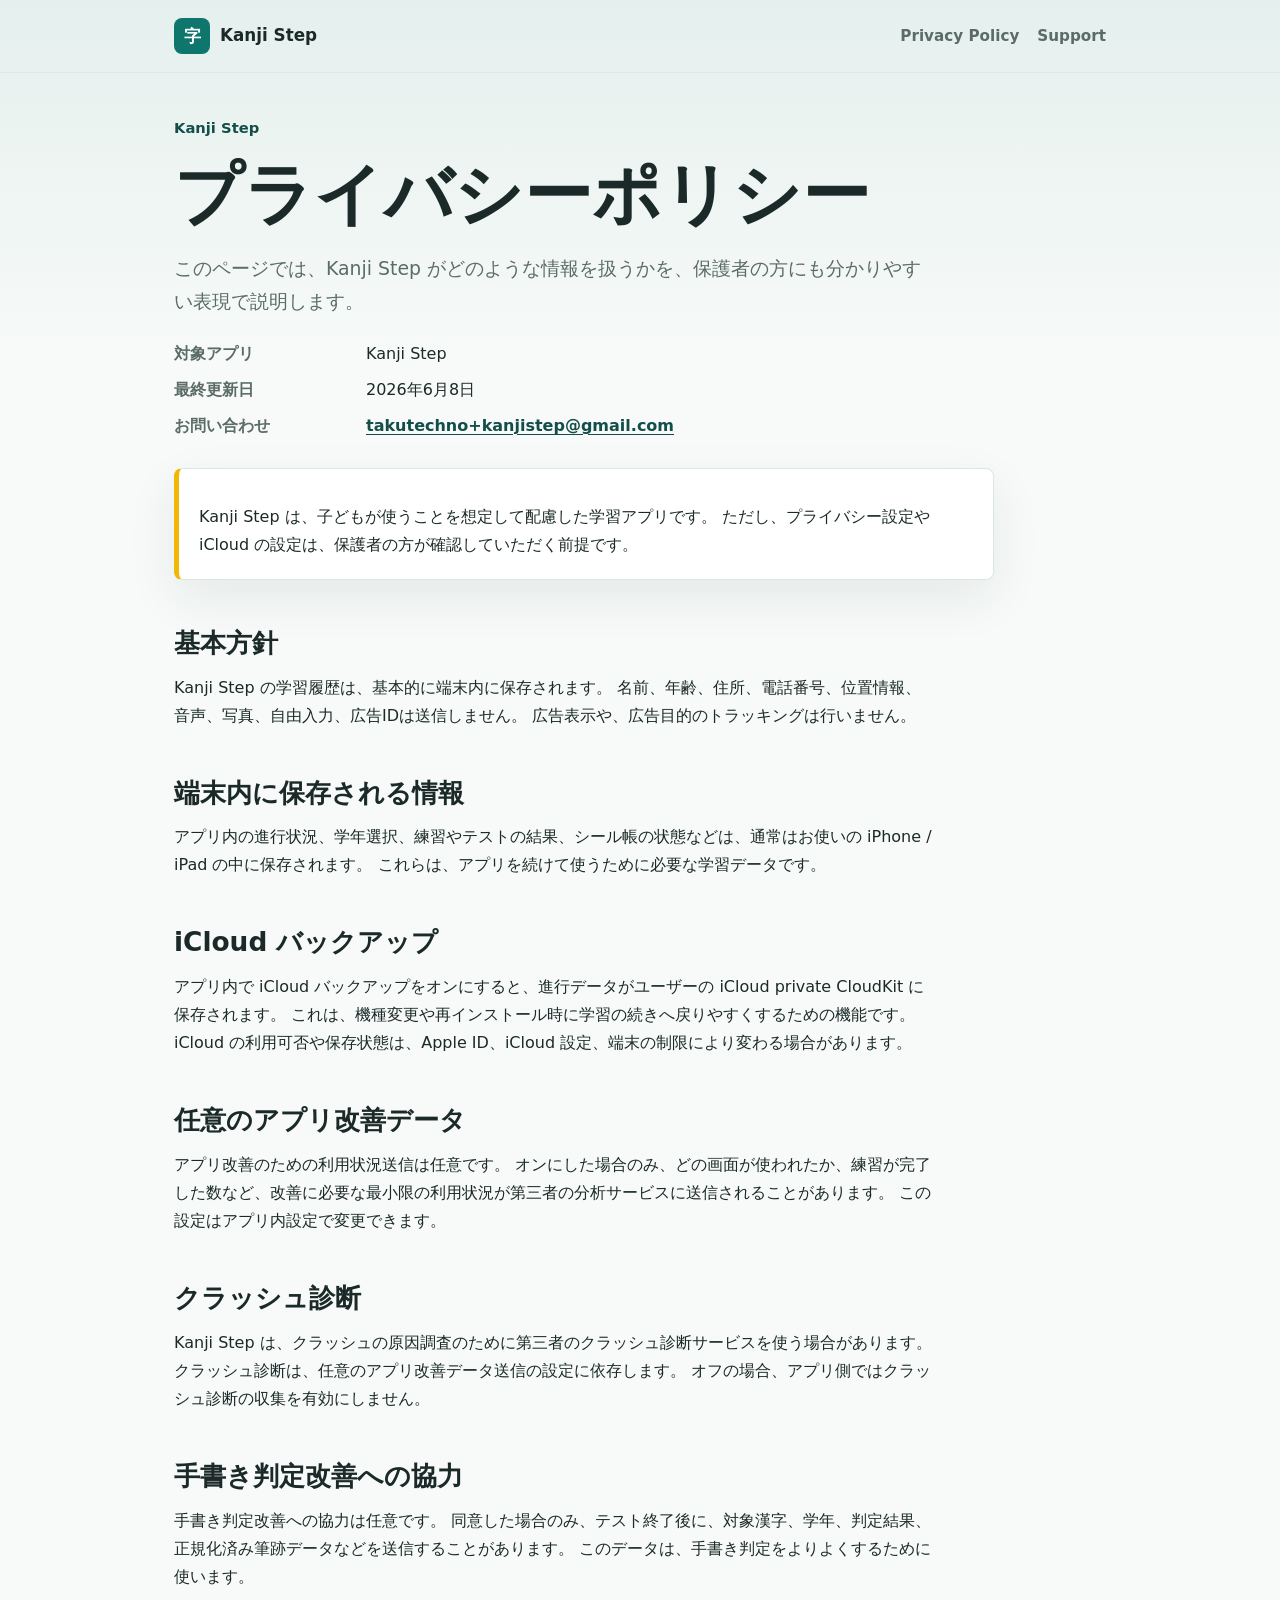
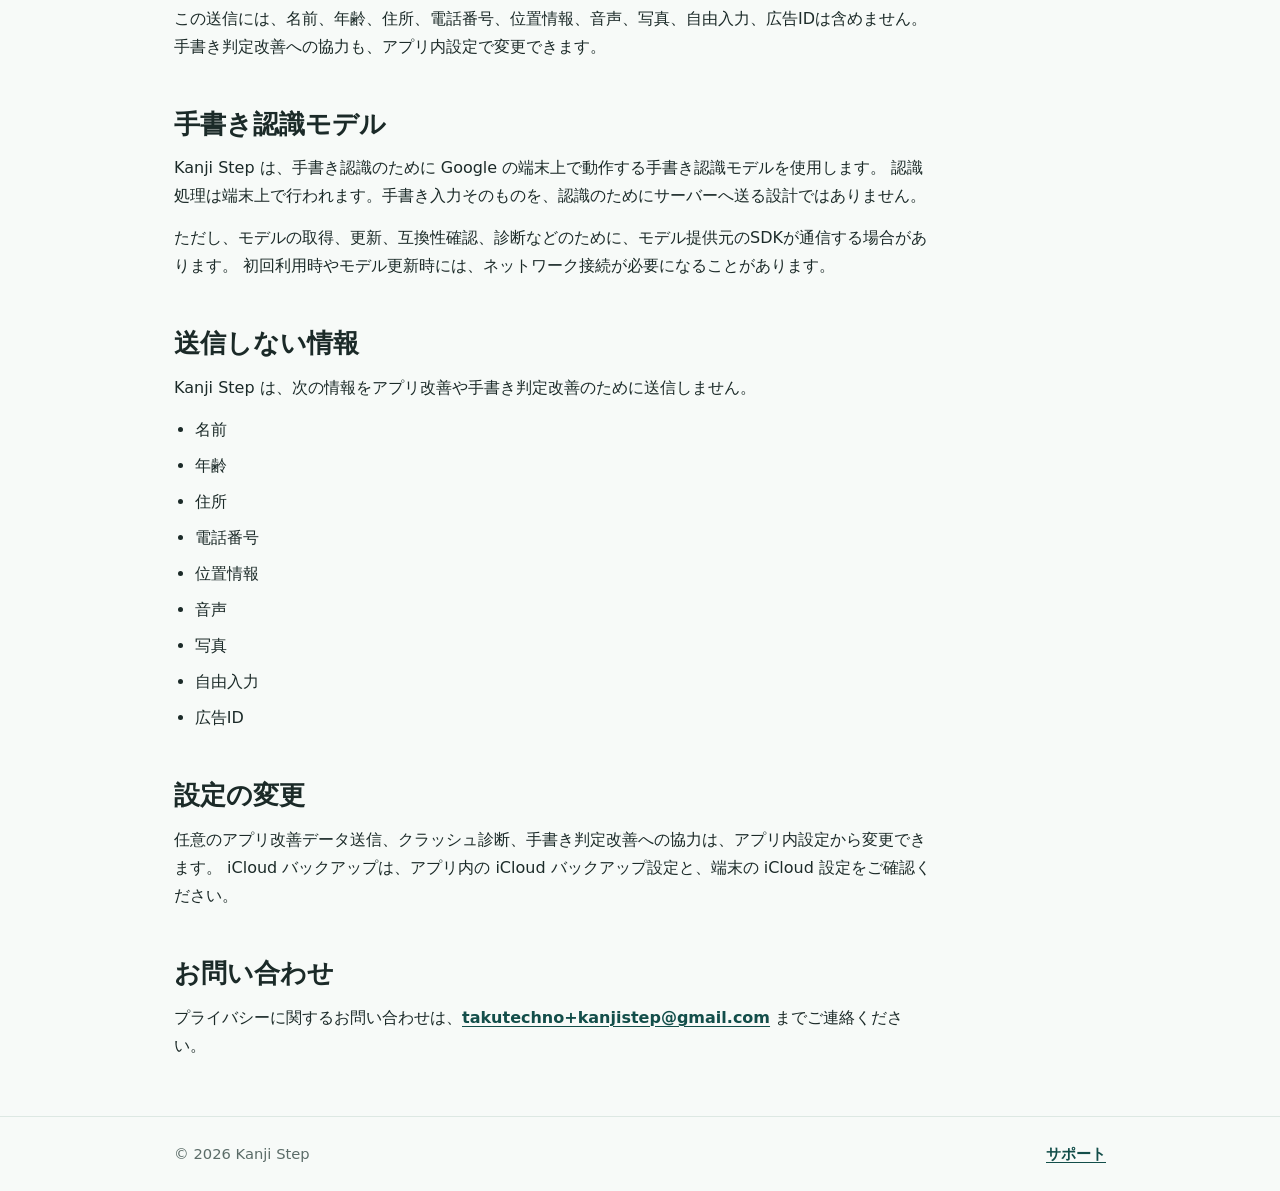
==== apps/kanji-step/privacy/index.html @ b07ad015 "Create public app support site" ====
<!doctype html>
<html lang="ja">
  <head>
    <meta charset="utf-8">
    <meta name="viewport" content="width=device-width, initial-scale=1">
    <title>プライバシーポリシー | Kanji Step</title>
    <meta name="description" content="Kanji Step のプライバシーポリシーです。">
    <link rel="canonical" href="https://takutechno.github.io/apps/kanji-step/privacy/">
    <link rel="stylesheet" href="../../../assets/styles.css">
  </head>
  <body>
    <header class="site-header">
      <nav class="nav" aria-label="主要ナビゲーション">
        <a class="brand" href="../" aria-label="Kanji Step ホーム">
          <span class="brand-mark" aria-hidden="true">字</span>
          <span>Kanji Step</span>
        </a>
        <div class="nav-links">
          <a href="./">Privacy Policy</a>
          <a href="../support/">Support</a>
        </div>
      </nav>
    </header>

    <main class="content">
      <article class="content-main">
        <p class="eyebrow">Kanji Step</p>
        <h1>プライバシーポリシー</h1>
        <p class="lead">
          このページでは、Kanji Step がどのような情報を扱うかを、保護者の方にも分かりやすい表現で説明します。
        </p>

        <dl class="meta-list">
          <dt>対象アプリ</dt>
          <dd>Kanji Step</dd>
          <dt>最終更新日</dt>
          <dd>2026年6月8日</dd>
          <dt>お問い合わせ</dt>
          <dd><a href="mailto:takutechno+kanjistep@gmail.com">takutechno+kanjistep@gmail.com</a></dd>
        </dl>

        <div class="notice">
          <p>
            Kanji Step は、子どもが使うことを想定して配慮した学習アプリです。
            ただし、プライバシー設定や iCloud の設定は、保護者の方が確認していただく前提です。
          </p>
        </div>

        <h2>基本方針</h2>
        <p>
          Kanji Step の学習履歴は、基本的に端末内に保存されます。
          名前、年齢、住所、電話番号、位置情報、音声、写真、自由入力、広告IDは送信しません。
          広告表示や、広告目的のトラッキングは行いません。
        </p>

        <h2>端末内に保存される情報</h2>
        <p>
          アプリ内の進行状況、学年選択、練習やテストの結果、シール帳の状態などは、通常はお使いの iPhone / iPad の中に保存されます。
          これらは、アプリを続けて使うために必要な学習データです。
        </p>

        <h2>iCloud バックアップ</h2>
        <p>
          アプリ内で iCloud バックアップをオンにすると、進行データがユーザーの iCloud private CloudKit に保存されます。
          これは、機種変更や再インストール時に学習の続きへ戻りやすくするための機能です。
          iCloud の利用可否や保存状態は、Apple ID、iCloud 設定、端末の制限により変わる場合があります。
        </p>

        <h2>任意のアプリ改善データ</h2>
        <p>
          アプリ改善のための利用状況送信は任意です。
          オンにした場合のみ、どの画面が使われたか、練習が完了した数など、改善に必要な最小限の利用状況が第三者の分析サービスに送信されることがあります。
          この設定はアプリ内設定で変更できます。
        </p>

        <h2>クラッシュ診断</h2>
        <p>
          Kanji Step は、クラッシュの原因調査のために第三者のクラッシュ診断サービスを使う場合があります。
          クラッシュ診断は、任意のアプリ改善データ送信の設定に依存します。
          オフの場合、アプリ側ではクラッシュ診断の収集を有効にしません。
        </p>

        <h2>手書き判定改善への協力</h2>
        <p>
          手書き判定改善への協力は任意です。
          同意した場合のみ、テスト終了後に、対象漢字、学年、判定結果、正規化済み筆跡データなどを送信することがあります。
          このデータは、手書き判定をよりよくするために使います。
        </p>
        <p>
          この送信には、名前、年齢、住所、電話番号、位置情報、音声、写真、自由入力、広告IDは含めません。
          手書き判定改善への協力も、アプリ内設定で変更できます。
        </p>

        <h2>手書き認識モデル</h2>
        <p>
          Kanji Step は、手書き認識のために Google の端末上で動作する手書き認識モデルを使用します。
          認識処理は端末上で行われます。手書き入力そのものを、認識のためにサーバーへ送る設計ではありません。
        </p>
        <p>
          ただし、モデルの取得、更新、互換性確認、診断などのために、モデル提供元のSDKが通信する場合があります。
          初回利用時やモデル更新時には、ネットワーク接続が必要になることがあります。
        </p>

        <h2>送信しない情報</h2>
        <p>Kanji Step は、次の情報をアプリ改善や手書き判定改善のために送信しません。</p>
        <ul>
          <li>名前</li>
          <li>年齢</li>
          <li>住所</li>
          <li>電話番号</li>
          <li>位置情報</li>
          <li>音声</li>
          <li>写真</li>
          <li>自由入力</li>
          <li>広告ID</li>
        </ul>

        <h2>設定の変更</h2>
        <p>
          任意のアプリ改善データ送信、クラッシュ診断、手書き判定改善への協力は、アプリ内設定から変更できます。
          iCloud バックアップは、アプリ内の iCloud バックアップ設定と、端末の iCloud 設定をご確認ください。
        </p>

        <h2>お問い合わせ</h2>
        <p>
          プライバシーに関するお問い合わせは、<a href="mailto:takutechno+kanjistep@gmail.com">takutechno+kanjistep@gmail.com</a> までご連絡ください。
        </p>
      </article>
    </main>

    <footer class="site-footer">
      <div class="footer-inner">
        <span>&copy; 2026 Kanji Step</span>
        <a href="../support/">サポート</a>
      </div>
    </footer>
  </body>
</html>
---- assets/styles.css ----
:root {
  color-scheme: light;
  --bg: #f7faf8;
  --surface: #ffffff;
  --text: #1b2a28;
  --muted: #5b6c68;
  --line: #dbe7e2;
  --brand: #0f766e;
  --brand-dark: #134e4a;
  --accent: #f2b705;
  --shadow: 0 18px 50px rgba(27, 42, 40, 0.08);
}

* {
  box-sizing: border-box;
}

html {
  background: var(--bg);
  font-family:
    system-ui,
    -apple-system,
    BlinkMacSystemFont,
    "Hiragino Sans",
    "Yu Gothic",
    sans-serif;
  line-height: 1.75;
}

body {
  margin: 0;
  color: var(--text);
  background:
    linear-gradient(180deg, rgba(15, 118, 110, 0.08), rgba(247, 250, 248, 0) 360px),
    var(--bg);
}

a {
  color: var(--brand-dark);
  font-weight: 700;
  text-decoration-thickness: 0.08em;
  text-underline-offset: 0.18em;
}

a:hover {
  color: var(--brand);
}

.site-header {
  border-bottom: 1px solid rgba(219, 231, 226, 0.8);
}

.nav {
  display: flex;
  align-items: center;
  justify-content: space-between;
  gap: 20px;
  max-width: 980px;
  margin: 0 auto;
  padding: 18px 24px;
}

.brand {
  display: inline-flex;
  align-items: center;
  gap: 10px;
  color: var(--text);
  font-size: 1.05rem;
  font-weight: 800;
  text-decoration: none;
}

.brand-mark {
  display: grid;
  place-items: center;
  width: 36px;
  height: 36px;
  border-radius: 8px;
  color: #ffffff;
  background: var(--brand);
  font-weight: 900;
  line-height: 1;
}

.nav-links {
  display: flex;
  flex-wrap: wrap;
  justify-content: flex-end;
  gap: 14px 18px;
}

.nav-links a {
  color: var(--muted);
  font-size: 0.95rem;
  font-weight: 700;
  text-decoration: none;
}

.nav-links a:hover {
  color: var(--brand-dark);
}

.hero,
.content {
  max-width: 980px;
  margin: 0 auto;
  padding: 56px 24px;
}

.hero {
  display: grid;
  gap: 28px;
  min-height: 58vh;
  align-content: center;
}

.eyebrow {
  margin: 0 0 10px;
  color: var(--brand-dark);
  font-size: 0.92rem;
  font-weight: 800;
}

h1,
h2,
h3 {
  margin: 0;
  color: var(--text);
  line-height: 1.28;
}

h1 {
  max-width: 760px;
  font-size: 4.25rem;
  letter-spacing: 0;
}

h2 {
  margin-top: 42px;
  padding-top: 4px;
  font-size: 1.65rem;
}

h3 {
  margin-top: 28px;
  font-size: 1.12rem;
}

p {
  max-width: 760px;
  margin: 14px 0 0;
}

.lead {
  color: var(--muted);
  font-size: 1.18rem;
}

.actions {
  display: flex;
  flex-wrap: wrap;
  gap: 12px;
  margin-top: 14px;
}

.button {
  display: inline-flex;
  align-items: center;
  justify-content: center;
  min-height: 48px;
  padding: 12px 18px;
  border: 1px solid var(--brand);
  border-radius: 8px;
  color: #ffffff;
  background: var(--brand);
  font-weight: 800;
  text-decoration: none;
}

.button.secondary {
  color: var(--brand-dark);
  background: transparent;
}

.summary-grid {
  display: grid;
  grid-template-columns: repeat(3, minmax(0, 1fr));
  gap: 16px;
  margin-top: 26px;
}

.summary-card,
.notice,
.faq-item {
  border: 1px solid var(--line);
  border-radius: 8px;
  background: var(--surface);
  box-shadow: var(--shadow);
}

.summary-card {
  padding: 20px;
}

.summary-card strong {
  display: block;
  margin-bottom: 6px;
  color: var(--brand-dark);
  font-size: 1.02rem;
}

.notice {
  margin: 28px 0;
  padding: 20px;
  border-left: 5px solid var(--accent);
}

.content {
  padding-top: 42px;
}

.content-main {
  max-width: 820px;
}

ul {
  max-width: 780px;
  margin: 14px 0 0;
  padding-left: 1.3em;
}

li + li {
  margin-top: 8px;
}

.meta-list {
  display: grid;
  grid-template-columns: 11em 1fr;
  gap: 8px 16px;
  max-width: 780px;
  margin: 22px 0 0;
}

.meta-list dt {
  color: var(--muted);
  font-weight: 800;
}

.meta-list dd {
  margin: 0;
}

.faq-list {
  display: grid;
  gap: 14px;
  margin-top: 20px;
}

.faq-item {
  padding: 20px;
}

.faq-item h3 {
  margin-top: 0;
}

.site-footer {
  border-top: 1px solid rgba(219, 231, 226, 0.9);
}

.footer-inner {
  display: flex;
  flex-wrap: wrap;
  justify-content: space-between;
  gap: 12px;
  max-width: 980px;
  margin: 0 auto;
  padding: 24px;
  color: var(--muted);
  font-size: 0.92rem;
}

@media (max-width: 720px) {
  .nav {
    align-items: flex-start;
    flex-direction: column;
  }

  .nav-links {
    justify-content: flex-start;
  }

  .hero,
  .content {
    padding: 38px 18px;
  }

  .hero {
    min-height: auto;
  }

  h1 {
    font-size: 2.1rem;
  }

  .summary-grid {
    grid-template-columns: 1fr;
  }

  .meta-list {
    grid-template-columns: 1fr;
    gap: 2px;
  }

  .footer-inner {
    padding: 22px 18px;
  }
}

@media (max-width: 420px) {
  h1 {
    font-size: 1.95rem;
  }
}
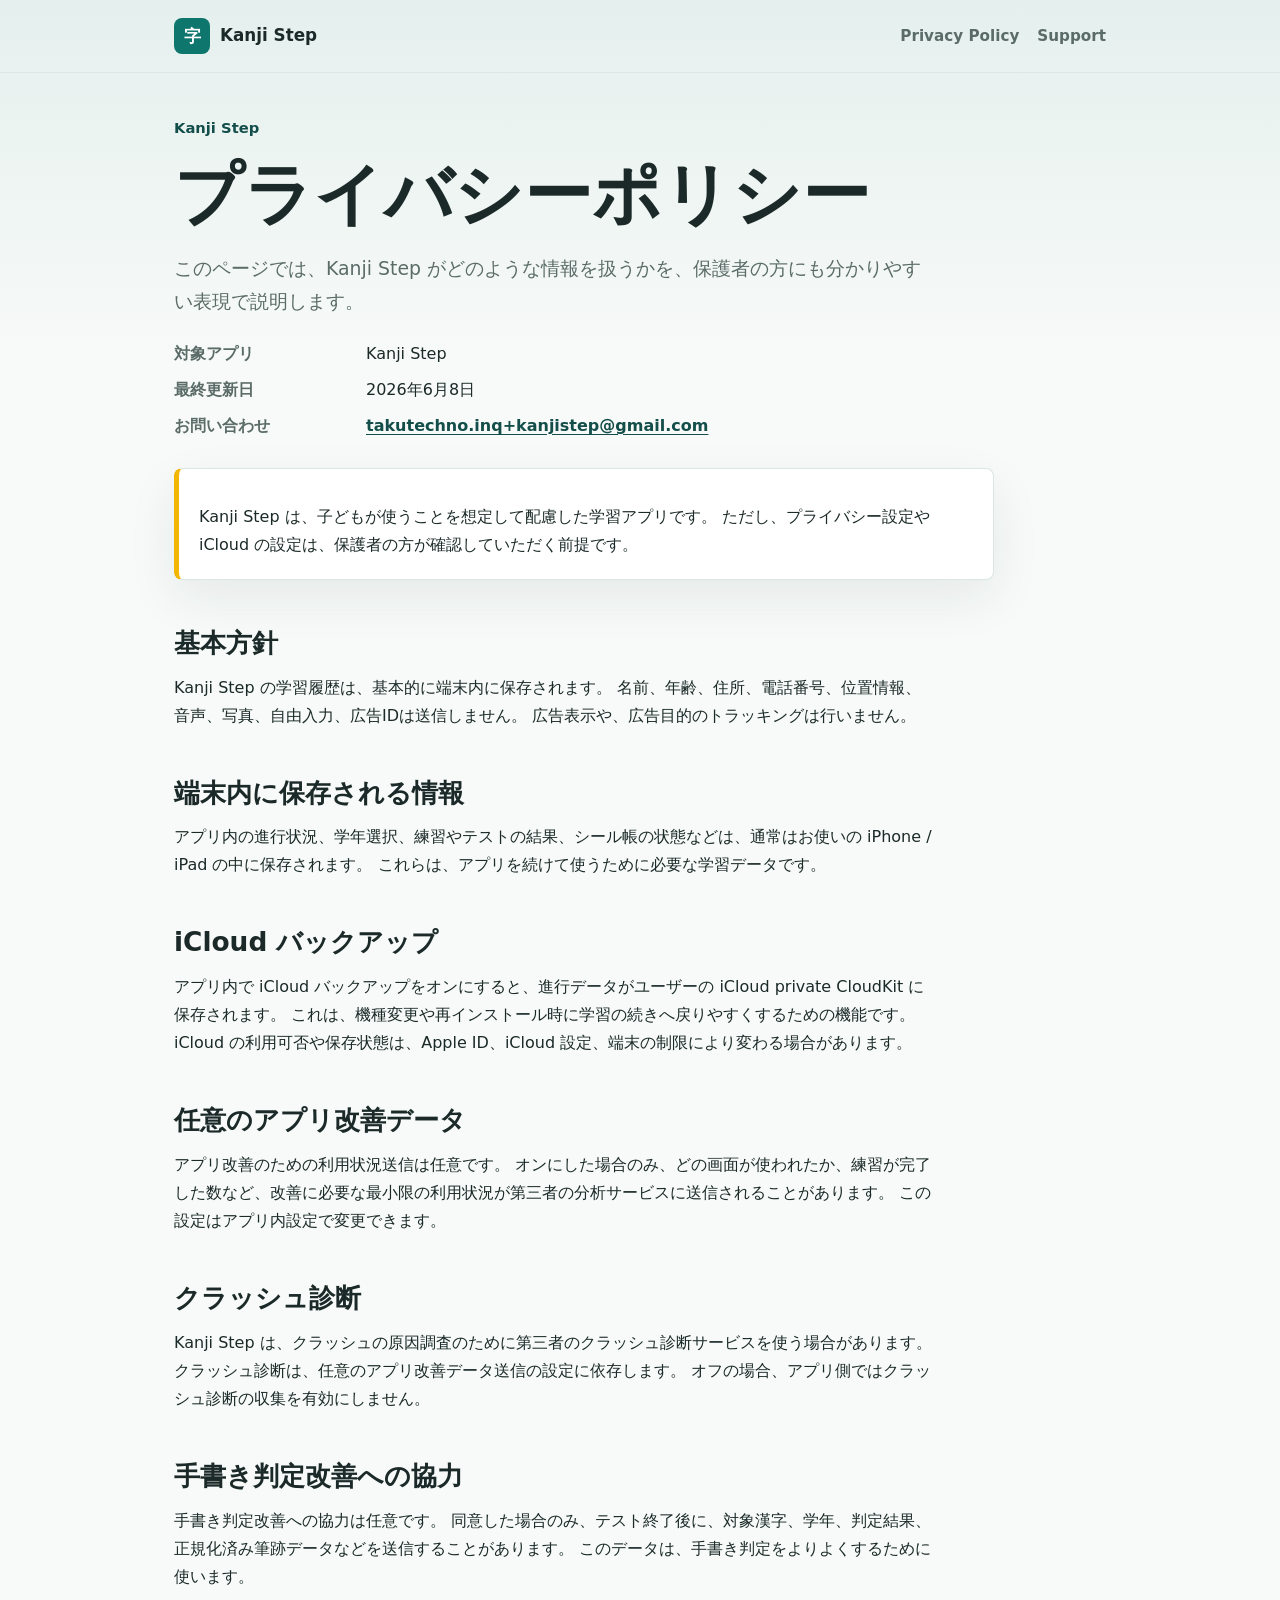
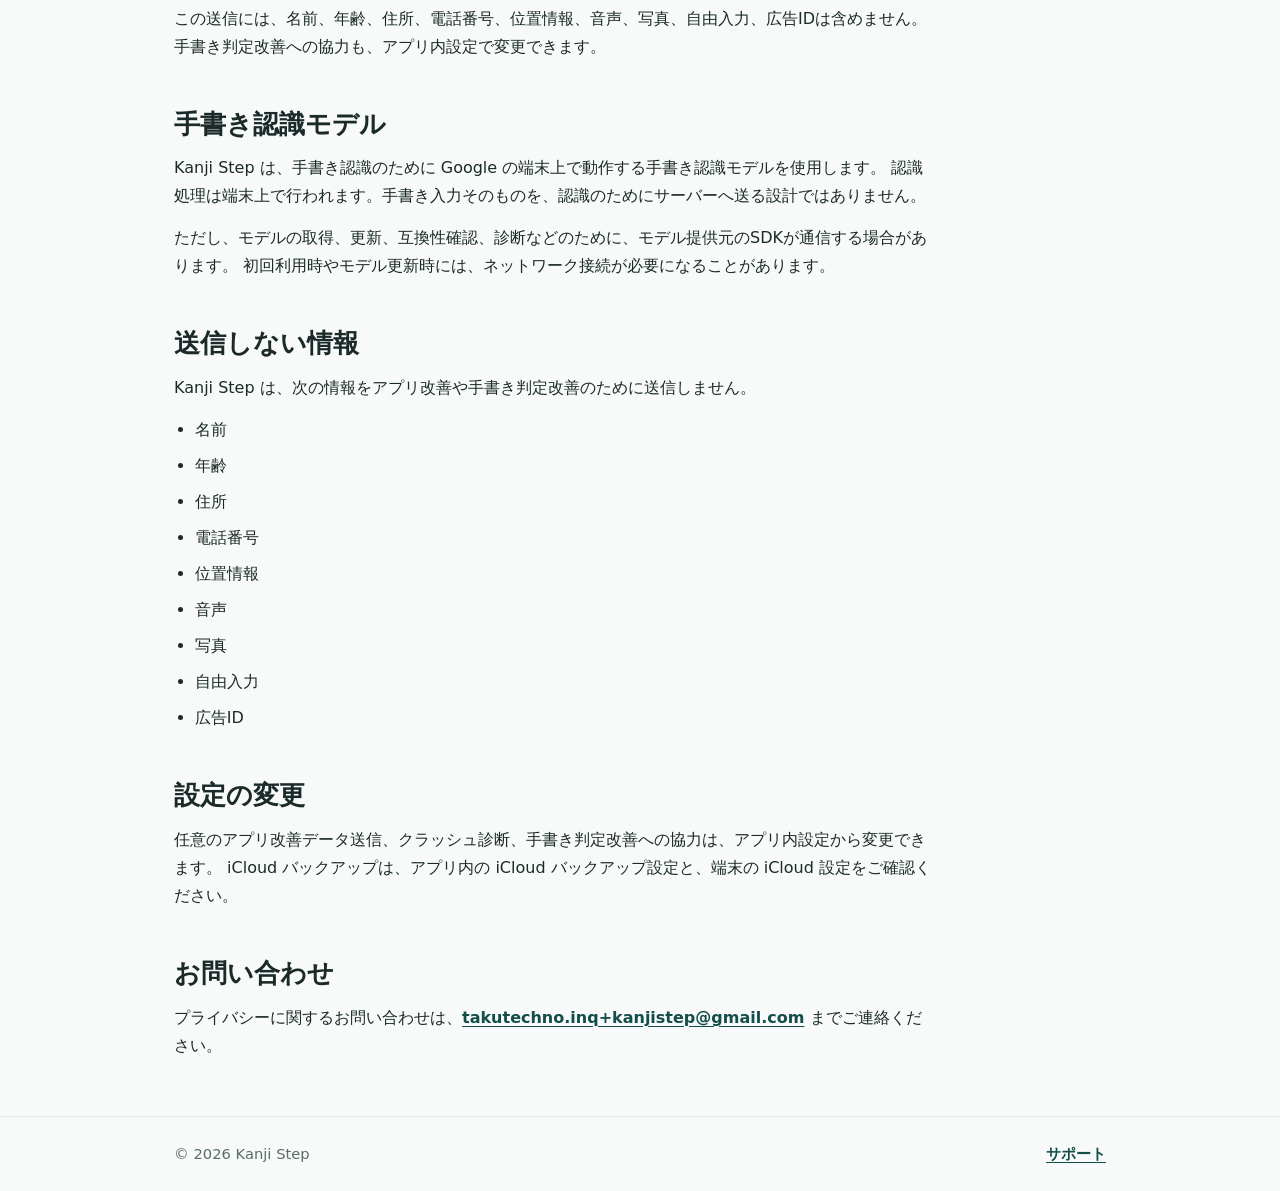
==== commit 7ca9d0aa: "Update Kanji Step support email" ====
--- a/apps/kanji-step/privacy/index.html
+++ b/apps/kanji-step/privacy/index.html
@@ -36,7 +36,7 @@
           <dt>最終更新日</dt>
           <dd>2026年6月8日</dd>
           <dt>お問い合わせ</dt>
-          <dd><a href="mailto:takutechno+kanjistep@gmail.com">takutechno+kanjistep@gmail.com</a></dd>
+          <dd><a href="mailto:takutechno.inq+kanjistep@gmail.com">takutechno.inq+kanjistep@gmail.com</a></dd>
         </dl>
 
         <div class="notice">
@@ -123,7 +123,7 @@
 
         <h2>お問い合わせ</h2>
         <p>
-          プライバシーに関するお問い合わせは、<a href="mailto:takutechno+kanjistep@gmail.com">takutechno+kanjistep@gmail.com</a> までご連絡ください。
+          プライバシーに関するお問い合わせは、<a href="mailto:takutechno.inq+kanjistep@gmail.com">takutechno.inq+kanjistep@gmail.com</a> までご連絡ください。
         </p>
       </article>
     </main>
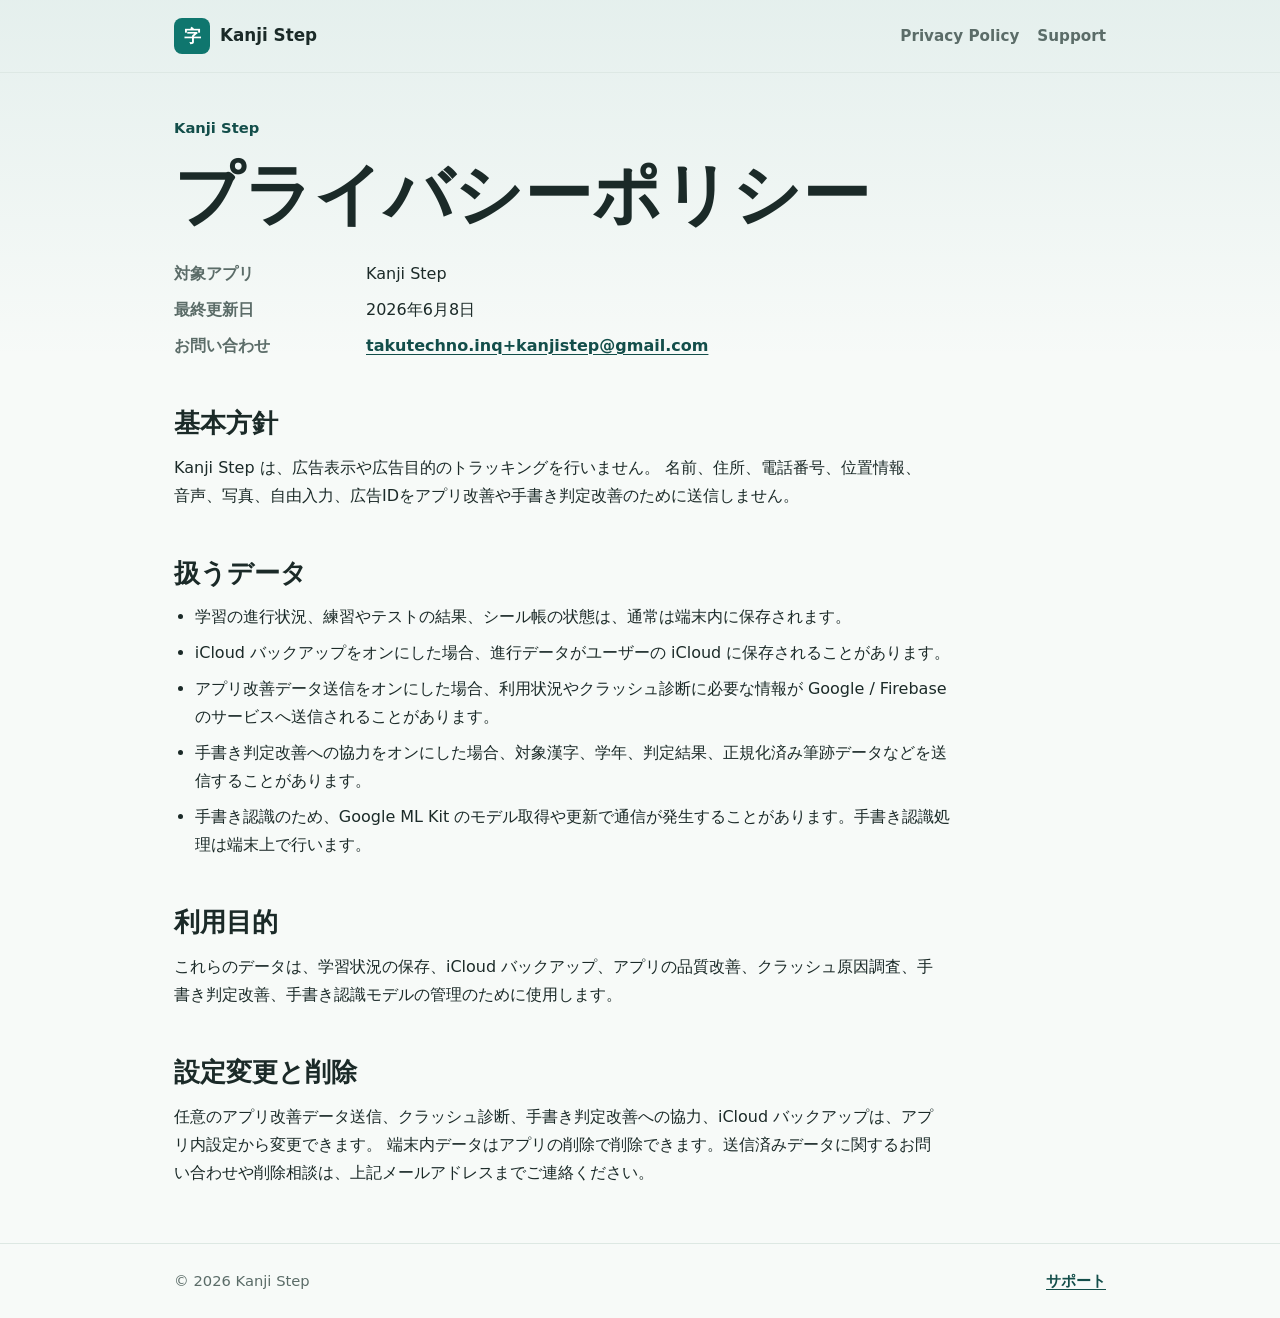
==== commit 2cc360bc: "Simplify Kanji Step public pages" ====
--- a/apps/kanji-step/privacy/index.html
+++ b/apps/kanji-step/privacy/index.html
@@ -26,9 +26,6 @@
       <article class="content-main">
         <p class="eyebrow">Kanji Step</p>
         <h1>プライバシーポリシー</h1>
-        <p class="lead">
-          このページでは、Kanji Step がどのような情報を扱うかを、保護者の方にも分かりやすい表現で説明します。
-        </p>
 
         <dl class="meta-list">
           <dt>対象アプリ</dt>
@@ -39,91 +36,30 @@
           <dd><a href="mailto:takutechno.inq+kanjistep@gmail.com">takutechno.inq+kanjistep@gmail.com</a></dd>
         </dl>
 
-        <div class="notice">
-          <p>
-            Kanji Step は、子どもが使うことを想定して配慮した学習アプリです。
-            ただし、プライバシー設定や iCloud の設定は、保護者の方が確認していただく前提です。
-          </p>
-        </div>
-
         <h2>基本方針</h2>
         <p>
-          Kanji Step の学習履歴は、基本的に端末内に保存されます。
-          名前、年齢、住所、電話番号、位置情報、音声、写真、自由入力、広告IDは送信しません。
-          広告表示や、広告目的のトラッキングは行いません。
+          Kanji Step は、広告表示や広告目的のトラッキングを行いません。
+          名前、住所、電話番号、位置情報、音声、写真、自由入力、広告IDをアプリ改善や手書き判定改善のために送信しません。
         </p>
 
-        <h2>端末内に保存される情報</h2>
+        <h2>扱うデータ</h2>
+        <ul>
+          <li>学習の進行状況、練習やテストの結果、シール帳の状態は、通常は端末内に保存されます。</li>
+          <li>iCloud バックアップをオンにした場合、進行データがユーザーの iCloud に保存されることがあります。</li>
+          <li>アプリ改善データ送信をオンにした場合、利用状況やクラッシュ診断に必要な情報が Google / Firebase のサービスへ送信されることがあります。</li>
+          <li>手書き判定改善への協力をオンにした場合、対象漢字、学年、判定結果、正規化済み筆跡データなどを送信することがあります。</li>
+          <li>手書き認識のため、Google ML Kit のモデル取得や更新で通信が発生することがあります。手書き認識処理は端末上で行います。</li>
+        </ul>
+
+        <h2>利用目的</h2>
         <p>
-          アプリ内の進行状況、学年選択、練習やテストの結果、シール帳の状態などは、通常はお使いの iPhone / iPad の中に保存されます。
-          これらは、アプリを続けて使うために必要な学習データです。
+          これらのデータは、学習状況の保存、iCloud バックアップ、アプリの品質改善、クラッシュ原因調査、手書き判定改善、手書き認識モデルの管理のために使用します。
         </p>
 
-        <h2>iCloud バックアップ</h2>
+        <h2>設定変更と削除</h2>
         <p>
-          アプリ内で iCloud バックアップをオンにすると、進行データがユーザーの iCloud private CloudKit に保存されます。
-          これは、機種変更や再インストール時に学習の続きへ戻りやすくするための機能です。
-          iCloud の利用可否や保存状態は、Apple ID、iCloud 設定、端末の制限により変わる場合があります。
-        </p>
-
-        <h2>任意のアプリ改善データ</h2>
-        <p>
-          アプリ改善のための利用状況送信は任意です。
-          オンにした場合のみ、どの画面が使われたか、練習が完了した数など、改善に必要な最小限の利用状況が第三者の分析サービスに送信されることがあります。
-          この設定はアプリ内設定で変更できます。
-        </p>
-
-        <h2>クラッシュ診断</h2>
-        <p>
-          Kanji Step は、クラッシュの原因調査のために第三者のクラッシュ診断サービスを使う場合があります。
-          クラッシュ診断は、任意のアプリ改善データ送信の設定に依存します。
-          オフの場合、アプリ側ではクラッシュ診断の収集を有効にしません。
-        </p>
-
-        <h2>手書き判定改善への協力</h2>
-        <p>
-          手書き判定改善への協力は任意です。
-          同意した場合のみ、テスト終了後に、対象漢字、学年、判定結果、正規化済み筆跡データなどを送信することがあります。
-          このデータは、手書き判定をよりよくするために使います。
-        </p>
-        <p>
-          この送信には、名前、年齢、住所、電話番号、位置情報、音声、写真、自由入力、広告IDは含めません。
-          手書き判定改善への協力も、アプリ内設定で変更できます。
-        </p>
-
-        <h2>手書き認識モデル</h2>
-        <p>
-          Kanji Step は、手書き認識のために Google の端末上で動作する手書き認識モデルを使用します。
-          認識処理は端末上で行われます。手書き入力そのものを、認識のためにサーバーへ送る設計ではありません。
-        </p>
-        <p>
-          ただし、モデルの取得、更新、互換性確認、診断などのために、モデル提供元のSDKが通信する場合があります。
-          初回利用時やモデル更新時には、ネットワーク接続が必要になることがあります。
-        </p>
-
-        <h2>送信しない情報</h2>
-        <p>Kanji Step は、次の情報をアプリ改善や手書き判定改善のために送信しません。</p>
-        <ul>
-          <li>名前</li>
-          <li>年齢</li>
-          <li>住所</li>
-          <li>電話番号</li>
-          <li>位置情報</li>
-          <li>音声</li>
-          <li>写真</li>
-          <li>自由入力</li>
-          <li>広告ID</li>
-        </ul>
-
-        <h2>設定の変更</h2>
-        <p>
-          任意のアプリ改善データ送信、クラッシュ診断、手書き判定改善への協力は、アプリ内設定から変更できます。
-          iCloud バックアップは、アプリ内の iCloud バックアップ設定と、端末の iCloud 設定をご確認ください。
-        </p>
-
-        <h2>お問い合わせ</h2>
-        <p>
-          プライバシーに関するお問い合わせは、<a href="mailto:takutechno.inq+kanjistep@gmail.com">takutechno.inq+kanjistep@gmail.com</a> までご連絡ください。
+          任意のアプリ改善データ送信、クラッシュ診断、手書き判定改善への協力、iCloud バックアップは、アプリ内設定から変更できます。
+          端末内データはアプリの削除で削除できます。送信済みデータに関するお問い合わせや削除相談は、上記メールアドレスまでご連絡ください。
         </p>
       </article>
     </main>
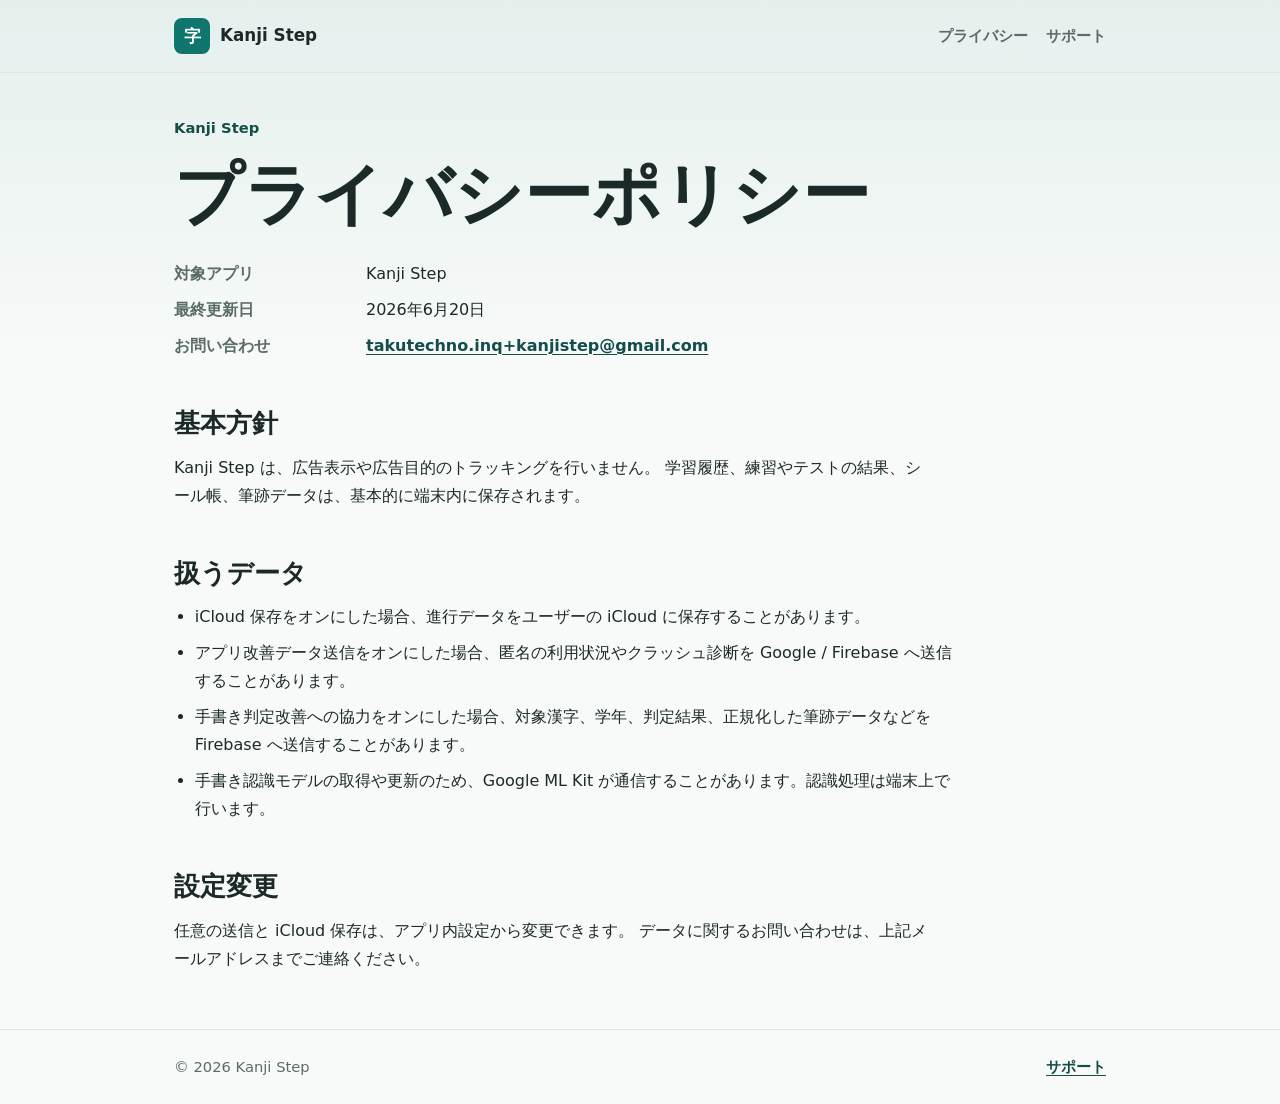
==== commit 1d658bbc: "Simplify Kanji Step public support pages" ====
--- a/apps/kanji-step/privacy/index.html
+++ b/apps/kanji-step/privacy/index.html
@@ -16,8 +16,8 @@
           <span>Kanji Step</span>
         </a>
         <div class="nav-links">
-          <a href="./">Privacy Policy</a>
-          <a href="../support/">Support</a>
+          <a href="./">プライバシー</a>
+          <a href="../support/">サポート</a>
         </div>
       </nav>
     </header>
@@ -31,7 +31,7 @@
           <dt>対象アプリ</dt>
           <dd>Kanji Step</dd>
           <dt>最終更新日</dt>
-          <dd>2026年6月8日</dd>
+          <dd>2026年6月20日</dd>
           <dt>お問い合わせ</dt>
           <dd><a href="mailto:takutechno.inq+kanjistep@gmail.com">takutechno.inq+kanjistep@gmail.com</a></dd>
         </dl>
@@ -39,27 +39,21 @@
         <h2>基本方針</h2>
         <p>
           Kanji Step は、広告表示や広告目的のトラッキングを行いません。
-          名前、住所、電話番号、位置情報、音声、写真、自由入力、広告IDをアプリ改善や手書き判定改善のために送信しません。
+          学習履歴、練習やテストの結果、シール帳、筆跡データは、基本的に端末内に保存されます。
         </p>
 
         <h2>扱うデータ</h2>
         <ul>
-          <li>学習の進行状況、練習やテストの結果、シール帳の状態は、通常は端末内に保存されます。</li>
-          <li>iCloud バックアップをオンにした場合、進行データがユーザーの iCloud に保存されることがあります。</li>
-          <li>アプリ改善データ送信をオンにした場合、利用状況やクラッシュ診断に必要な情報が Google / Firebase のサービスへ送信されることがあります。</li>
-          <li>手書き判定改善への協力をオンにした場合、対象漢字、学年、判定結果、正規化済み筆跡データなどを送信することがあります。</li>
-          <li>手書き認識のため、Google ML Kit のモデル取得や更新で通信が発生することがあります。手書き認識処理は端末上で行います。</li>
+          <li>iCloud 保存をオンにした場合、進行データをユーザーの iCloud に保存することがあります。</li>
+          <li>アプリ改善データ送信をオンにした場合、匿名の利用状況やクラッシュ診断を Google / Firebase へ送信することがあります。</li>
+          <li>手書き判定改善への協力をオンにした場合、対象漢字、学年、判定結果、正規化した筆跡データなどを Firebase へ送信することがあります。</li>
+          <li>手書き認識モデルの取得や更新のため、Google ML Kit が通信することがあります。認識処理は端末上で行います。</li>
         </ul>
 
-        <h2>利用目的</h2>
+        <h2>設定変更</h2>
         <p>
-          これらのデータは、学習状況の保存、iCloud バックアップ、アプリの品質改善、クラッシュ原因調査、手書き判定改善、手書き認識モデルの管理のために使用します。
-        </p>
-
-        <h2>設定変更と削除</h2>
-        <p>
-          任意のアプリ改善データ送信、クラッシュ診断、手書き判定改善への協力、iCloud バックアップは、アプリ内設定から変更できます。
-          端末内データはアプリの削除で削除できます。送信済みデータに関するお問い合わせや削除相談は、上記メールアドレスまでご連絡ください。
+          任意の送信と iCloud 保存は、アプリ内設定から変更できます。
+          データに関するお問い合わせは、上記メールアドレスまでご連絡ください。
         </p>
       </article>
     </main>
